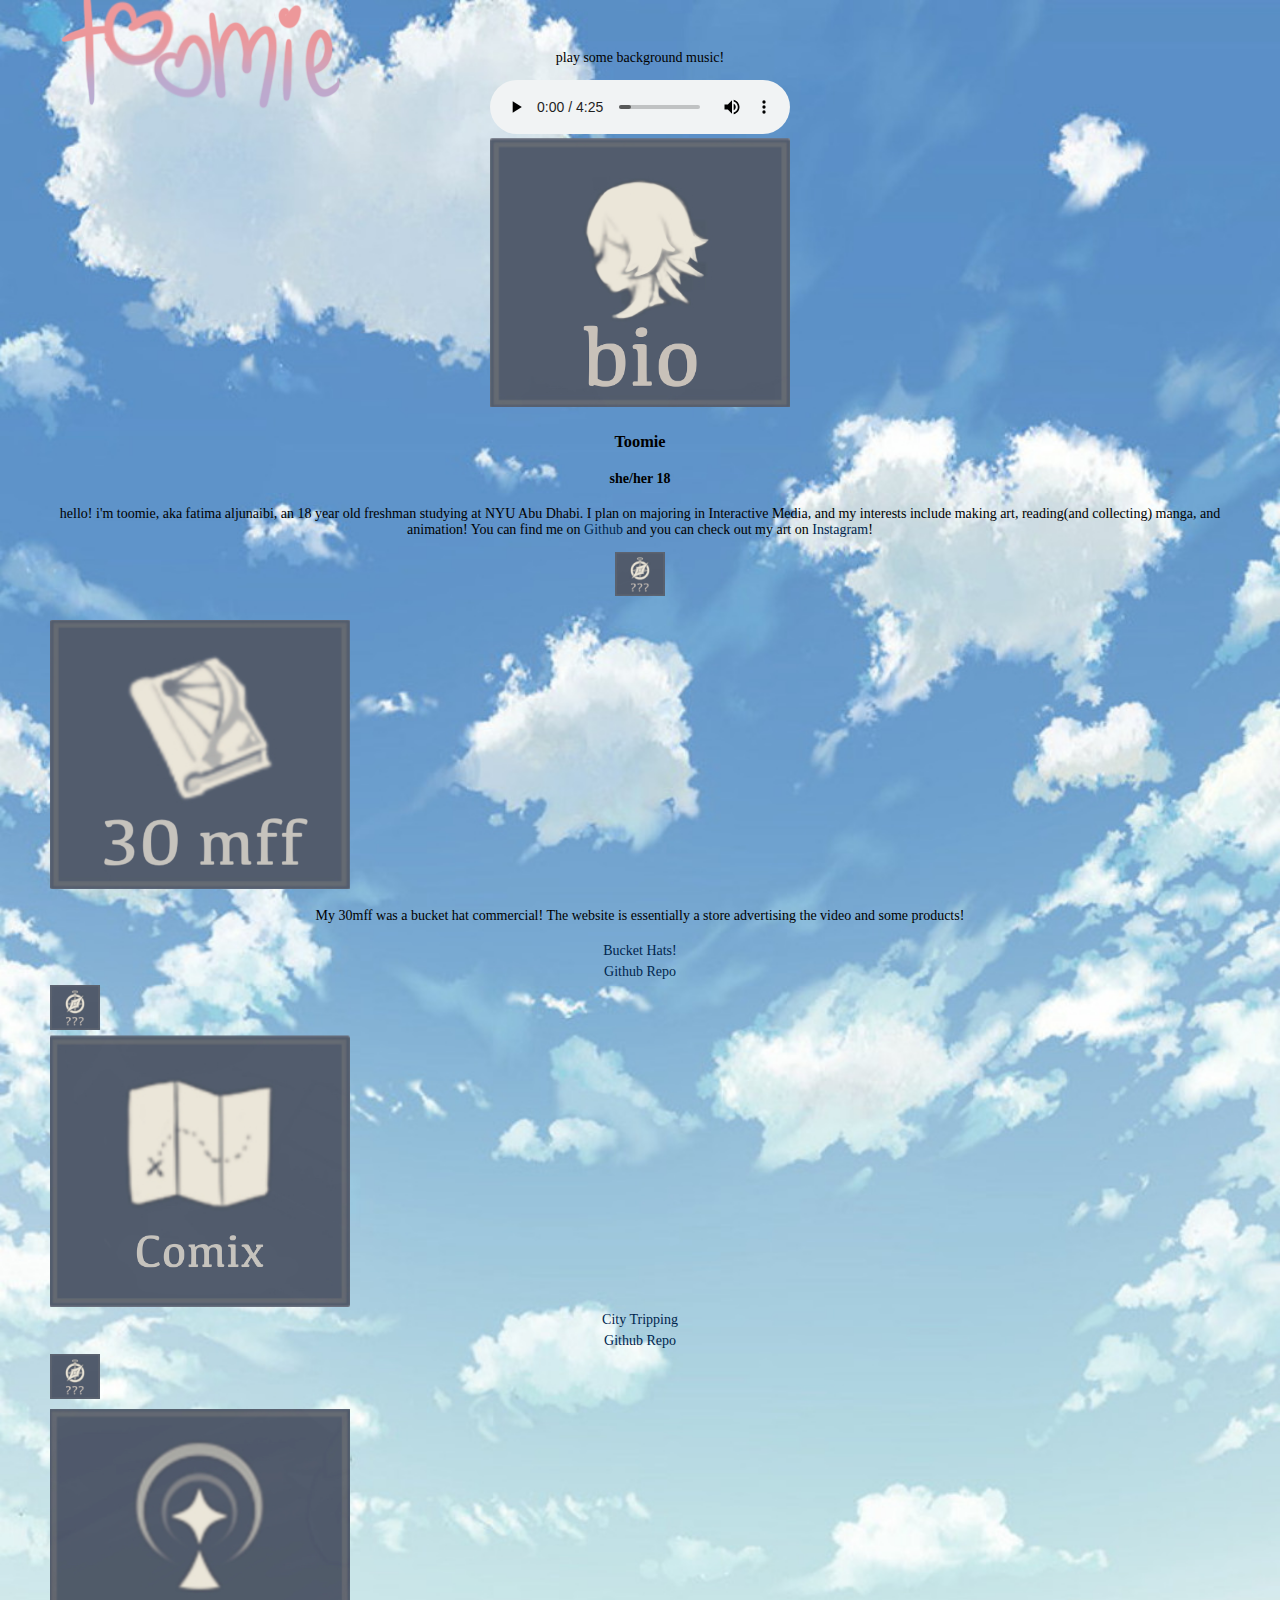
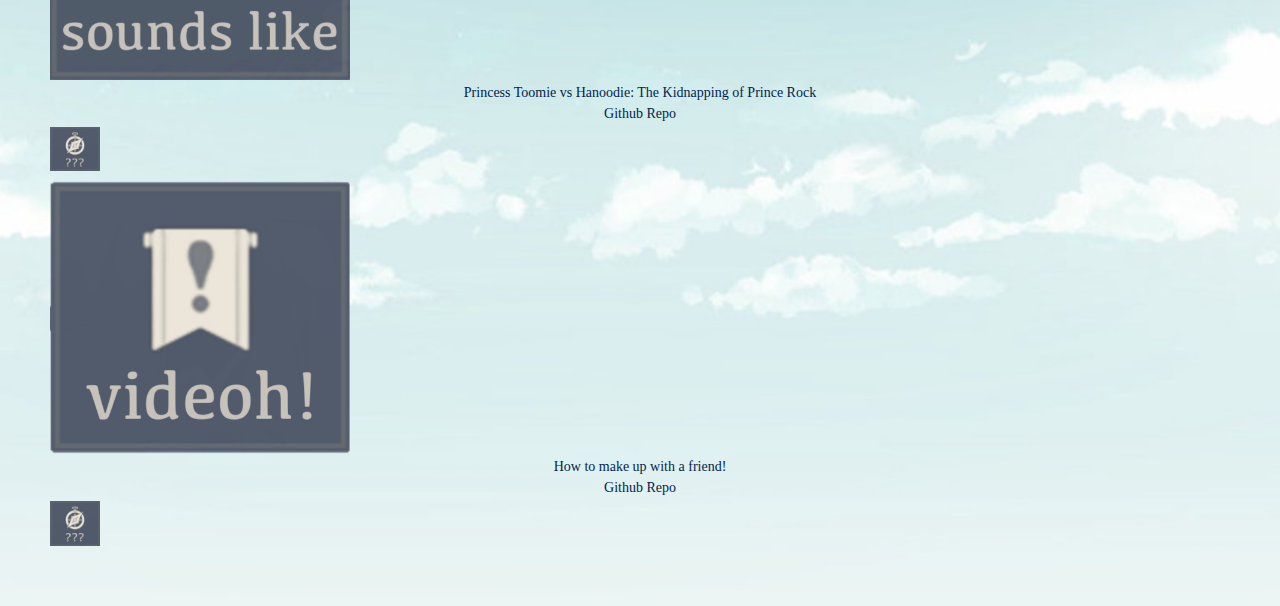
==== index.html @ 054c31bb "more content" ====
<!DOCTYPE html>
<html lang="en" dir="ltr">
  <head>
    <meta charset="utf-8">
    <meta name="viewport" content="width=device-width, initial-scale=1.0">
    <title>toomie's portfolio!</title>
    <link rel="shortcut icon" type="image/png" href="images/favicon.png">
    <link rel="stylesheet" href="style.css">
    <script src="p5.min.js"></script>
    <script type="text/javascript" src="app.js" defer></script>
  </head>
  <body>
    <header>
     <div class="wrapper">
<img src="images/favicon.png" alt=""></div>
   </header>
    <div>
      <div class="container">

  <div class="intro" id = "intro">
    <p>play some background music!</p>
    <audio id='intro' controls loop>
      <source src="music/bgm.mp3" type="audio/mpeg">
        <source src="music/bgm.ogg" type="audio/ogg">
        u cant listen to my rlly cool bg music :( pls get your audio fixed xoxo
    </audio>
  </div>
<p class= "image1"> heyy</p>
</div>

      <!-- <aside class="nav"> -->
      <div class="wrapper container">

        <div class="bio,front,wrapper" id = "bio">
          <img src="images/bio.png" width = "300 px">
          </div>
          <div class="bio,back" width = "300px">
          <h3>Toomie</h3>
          <h4>she/her 18</h4>
<p> hello! i'm toomie, aka fatima aljunaibi, an 18 year old freshman studying at NYU Abu Dhabi. I plan on majoring in Interactive Media, and my interests include making art, reading(and collecting) manga, and animation! You can find me on <a href="https://github.com/oomie">Github</a>  and you can check out my art on <a href="https://www.instagram.com/toomiesart/">Instagram</a>!  </p>
<img src="images/surprise.png" width = "50 px">

       </div>
       </div>
        <div class="hats , wrapper">
          <img src="images/30mff.png" width = "300 px">
          <p>My 30mff was a bucket hat commercial! The website is essentially a store advertising the video and some products! </p>
          <a href="https://oomie.github.io">Bucket Hats!</a>
          <a href="https://github.com/oomie/oomie.github.io">Github Repo</a>
          <img src="images/surprise.png" width = "50 px">
        </div>
        <div class="comix, wrapper">
          <img src="images/comix.png" width = "300 px">
          <a href="https://oomie.github.io/comix/">City Tripping</a>
          <a href="https://github.com/oomie/comix">Github Repo</a>
          <img src="images/surprise.png" width = "50 px">

        </div>
        <div class="sound, wrapper">
          <img src="images/sound.png" width = "300 px">
          <a href="https://hanoodd.github.io/princess/index.html">Princess Toomie vs Hanoodie: The Kidnapping of Prince Rock</a>
          <a href="https://github.com/hanoodd/princess">Github Repo</a>
          <img src="images/surprise.png" width = "50 px">

        </div>
        <div class="video, wrapper">
          <img src="images/vid.png" width = "300 px">
          <a href="https://dweggyness.github.io/CommLab-Assignment4/#">How to make up with a friend!</a>
          <a href="https://github.com/dweggyness/CommLab-Assignment4">Github Repo</a>
          <img src="images/surprise.png" width = "50 px">

        </div>
        <!-- <div class="surprise, wrapper">
          <img src="images/surprise.png" width = "300 px">
        </div> -->
          </div>
      <!-- </aside> -->
      <!-- <main>
        <h1>deez nuts</h1>
      </main>
      <footer>
<button type="button" name="button">back to top</button>
   </footer>
    </div> -->
  </body>
</html>
---- style.css ----
@@font-face {
  src: url(/Users/fatimaaljneibi/Library/Fonts/ja-jp.ttf);
}
/* i downloaded the same font from genshin's UI !! */

html {
  font-size: 14px;
  font-family: TT_Skip-E;
}

body {
  margin: 50px;
  text-decoration-color: black;
  text-align: justify;
  background-image:url(images/bg1.jpeg);
  background-repeat: no-repeat;
  background-attachment: fixed;
  background-size: 100%;
}

a{
text-decoration: none;
color:   #00254d;
}
a:hover{
color: #b8daff;
}


.bio{
  width: 300px;
  height: 250px;
  grid-area: bio;
  /* transition: height 2s; */
}
.bio:click {
  /* height: 500px; */
}

.hats{
  grid-area: hats;
}


.front{
position: absolute;
display: flex;
justify-content: center;
align-items: center;
/* these three lines are for centering text in the div */
width: 100%;
height: 100%;
z-index: 2; /* this is in front */
/* transform: translateZ(2px); */
}
front.clicked{

  display: none;
}

.back{
position: absolute;
display: flex;
justify-content: center;
align-items: center;
width: 100%;
height: 100%;
z-index: -2;
/* transform: translateZ(-2px); /*now these two divs have some distance between them*/ */
}
/* .anim{
animation-name: spin;
animation-duration: 10s;
animation-fill-mode: forwards;
}

@keyframes spin {
  from { transform: rotateY(0deg); }
  to { transform: rotateY(180deg); }
} */


.wrapper {
  display: grid;
  /* background-color: #5c90c9; */
  align-content: center;
  text-align: center;
  grid-gap: 5px;
  grid-template-columns: center;
  grid-template-rows: 1fr;
  grid-template-areas:
  /* "header" */
  "intro"
  "bio"
  "hats"
  "comix"
  "sound"
  "videoh";
}
audio{
fill:none;
}
.sound{
  grid-area: sound;
}

.videoh{
grid-area: videoh;
}

header {
  position: absolute;
  display: flex;
  align-self: center;
  align-content: center;
  /* grid-area: header; */
  background-color: none;
}

/* .sidenav {
  grid-area: sidenav;
} */

/* footer {
  grid-area: footer;
  background-color: aliceblue;
} */

.container {
  position: relative;
  text-align: center;
  justify-content: center;
}

.image1 {
display: none;
margin: auto;
}

.bottom {
  display: grid;
  grid-template-columns: auto auto auto;
  position: relative;
  margin: auto;
  margin-top: 5px;
}

.intro {
z-index: 2;
grid-area: intro;
}

.button{
color: none;
}


.site-title {
  font-size: 3rem;
}
/*
.hamburger {
  display: none;
  margin: 5px;
}

.hamburger div {
  width: 35px;
  height: 5px;
  background-color: black;
  margin: 6px 0;
} */

@media (max-width: 768px) {
  html {
    font-size: 16px;
  }
  .wrapper {
    position: relative;
    display: block;
    grid-gap: 300px;
    grid-template-columns: 1fr;
    grid-template-rows: 1fr;
  }
  /* .sidenav  {
    position: absolute;
    width: 100%;
    height: 0;
    overflow: hidden;
  }
  .sidenav-open {
    height: 100px;
    transition: height 0.5s
  } */
  /* .hamburger {
    display: block;
  } */
}
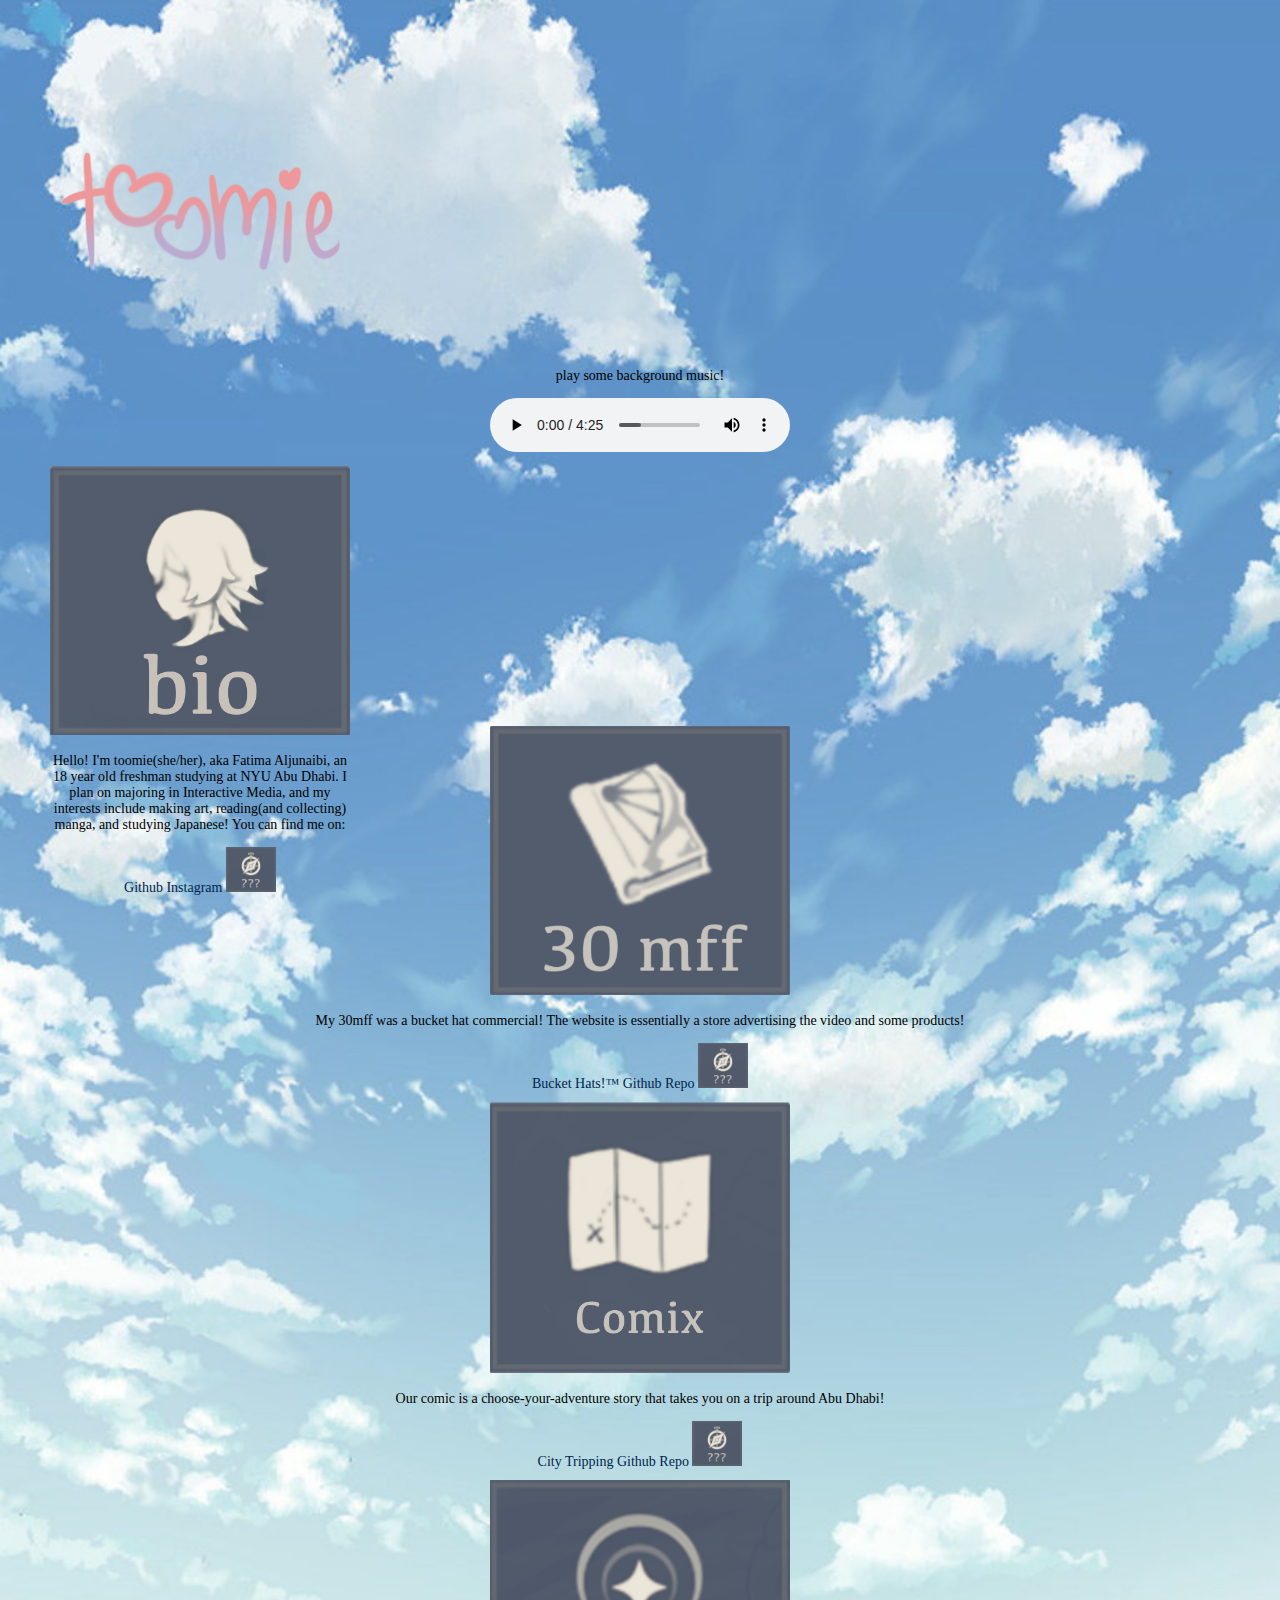
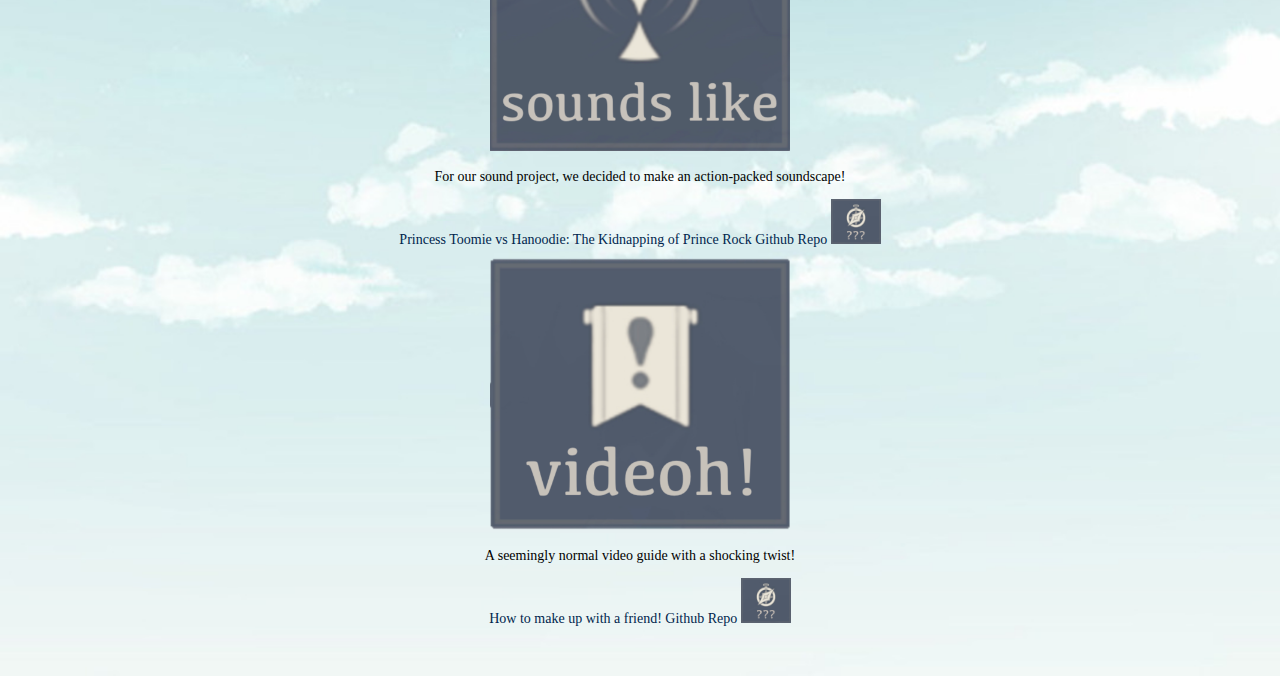
==== commit 318b260e: "interactivity" ====
--- a/index.html
+++ b/index.html
@@ -6,16 +6,18 @@
     <title>toomie's portfolio!</title>
     <link rel="shortcut icon" type="image/png" href="images/favicon.png">
     <link rel="stylesheet" href="style.css">
-    <script src="p5.min.js"></script>
     <script type="text/javascript" src="app.js" defer></script>
   </head>
   <body>
     <header>
-     <div class="wrapper">
-<img src="images/favicon.png" alt=""></div>
-   </header>
-    <div>
-      <div class="container">
+
+      <div class="header">
+ <img src="images/favicon.png" alt="">
+ </div>
+
+          </header>
+
+  <div class="wrapper">
 
   <div class="intro" id = "intro">
     <p>play some background music!</p>
@@ -24,63 +26,51 @@
         <source src="music/bgm.ogg" type="audio/ogg">
         u cant listen to my rlly cool bg music :( pls get your audio fixed xoxo
     </audio>
-  </div>
-<p class= "image1"> heyy</p>
+
 </div>
 
-      <!-- <aside class="nav"> -->
-      <div class="wrapper container">
 
-        <div class="bio,front,wrapper" id = "bio">
+        <div class="bio" id = "bio">
           <img src="images/bio.png" width = "300 px">
-          </div>
-          <div class="bio,back" width = "300px">
-          <h3>Toomie</h3>
-          <h4>she/her 18</h4>
-<p> hello! i'm toomie, aka fatima aljunaibi, an 18 year old freshman studying at NYU Abu Dhabi. I plan on majoring in Interactive Media, and my interests include making art, reading(and collecting) manga, and animation! You can find me on <a href="https://github.com/oomie">Github</a>  and you can check out my art on <a href="https://www.instagram.com/toomiesart/">Instagram</a>!  </p>
-<img src="images/surprise.png" width = "50 px">
+          <p> Hello! I'm toomie(she/her), aka Fatima Aljunaibi, an 18 year old freshman studying at NYU Abu Dhabi. I plan on majoring in Interactive Media, and my interests include making art, reading(and collecting) manga, and studying Japanese! You can find me on:   </p>
+<a href="https://github.com/oomie">Github</a>
+<a href="https://www.instagram.com/toomiesart/">Instagram</a>  
+<img src="images/surprise.png" onclick="alert('Fun fact:\n I collect a lot of things.. some of my collections include beaded bracelets, plushies and Studio Ghibli puzzles! ')" width = "50 px">
+       </div>
 
-       </div>
-       </div>
-        <div class="hats , wrapper">
+        <div class="hats">
           <img src="images/30mff.png" width = "300 px">
           <p>My 30mff was a bucket hat commercial! The website is essentially a store advertising the video and some products! </p>
-          <a href="https://oomie.github.io">Bucket Hats!</a>
+          <a href="https://oomie.github.io">Bucket Hats!™</a>
           <a href="https://github.com/oomie/oomie.github.io">Github Repo</a>
-          <img src="images/surprise.png" width = "50 px">
+          <img src="images/surprise.png" onclick="alert('Fun fact:\n We decided to make our film a commercial about bucket hats because Eva has an extensive collection of them!')" width = "50 px">
         </div>
-        <div class="comix, wrapper">
+
+        <div class="comix">
           <img src="images/comix.png" width = "300 px">
+          <p>Our comic is a choose-your-adventure story that takes you on a trip around Abu Dhabi!</p>
           <a href="https://oomie.github.io/comix/">City Tripping</a>
           <a href="https://github.com/oomie/comix">Github Repo</a>
-          <img src="images/surprise.png" width = "50 px">
+          <img src="images/surprise.png" onclick="alert('Fun fact:\nWe had a few options for the title of this comic, but we ultimately decided on City Tripping after spinning a wheel. The winning title was toomies suggestion!')" width = "50 px">
+        </div>
 
-        </div>
-        <div class="sound, wrapper">
+        <div class="sound">
           <img src="images/sound.png" width = "300 px">
+          <p>For our sound project, we decided to make an action-packed soundscape!</p>
           <a href="https://hanoodd.github.io/princess/index.html">Princess Toomie vs Hanoodie: The Kidnapping of Prince Rock</a>
           <a href="https://github.com/hanoodd/princess">Github Repo</a>
-          <img src="images/surprise.png" width = "50 px">
+          <img src="images/surprise.png" onclick="alert('Fun fact:\nWhen toomie was recording her battle grunts, she looked up Genshin characters battle and attack lines for guidance!')" width = "50 px">
+        </div>
 
-        </div>
-        <div class="video, wrapper">
+        <div class="video">
           <img src="images/vid.png" width = "300 px">
+          <p>A seemingly normal video guide with a shocking twist!</p>
           <a href="https://dweggyness.github.io/CommLab-Assignment4/#">How to make up with a friend!</a>
           <a href="https://github.com/dweggyness/CommLab-Assignment4">Github Repo</a>
-          <img src="images/surprise.png" width = "50 px">
+          <img src="images/surprise.png" onclick="alert('Fun fact:\nDania suggested the murder theme. A little suspicious of her if you ask me...')" width = "50 px">
+        </div>
 
-        </div>
-        <!-- <div class="surprise, wrapper">
-          <img src="images/surprise.png" width = "300 px">
-        </div> -->
           </div>
-      <!-- </aside> -->
-      <!-- <main>
-        <h1>deez nuts</h1>
-      </main>
-      <footer>
-<button type="button" name="button">back to top</button>
-   </footer>
-    </div> -->
+
   </body>
 </html>
--- a/style.css
+++ b/style.css
@@ -31,10 +31,10 @@
   width: 300px;
   height: 250px;
   grid-area: bio;
-  /* transition: height 2s; */
+  transition: height 2s;
 }
 .bio:click {
-  /* height: 500px; */
+  height: 500px;
 }
 
 .hats{
@@ -79,13 +79,19 @@
   to { transform: rotateY(180deg); }
 } */
 
+header {
+  display: flex;
+  margin-top: 0px;
+  align-items: stretch;
+  grid-area: header;
+}
 
 .wrapper {
   display: grid;
   /* background-color: #5c90c9; */
   align-content: center;
   text-align: center;
-  grid-gap: 5px;
+  grid-gap: 10px;
   grid-template-columns: center;
   grid-template-rows: 1fr;
   grid-template-areas:
@@ -97,9 +103,7 @@
   "sound"
   "videoh";
 }
-audio{
-fill:none;
-}
+
 .sound{
   grid-area: sound;
 }
@@ -108,23 +112,15 @@
 grid-area: videoh;
 }
 
-header {
+/* .header {
   position: absolute;
-  display: flex;
-  align-self: center;
+  display: grid;
   align-content: center;
-  /* grid-area: header; */
+  /*align-content: center; */
+  /* grid-area: header;
   background-color: none;
-}
-
-/* .sidenav {
-  grid-area: sidenav;
 } */
 
-/* footer {
-  grid-area: footer;
-  background-color: aliceblue;
-} */
 
 .container {
   position: relative;
@@ -155,44 +151,11 @@
 }
 
 
-.site-title {
-  font-size: 3rem;
-}
-/*
-.hamburger {
-  display: none;
-  margin: 5px;
-}
-
-.hamburger div {
-  width: 35px;
-  height: 5px;
-  background-color: black;
-  margin: 6px 0;
-} */
 
 @media (max-width: 768px) {
   html {
     font-size: 16px;
   }
-  .wrapper {
-    position: relative;
-    display: block;
-    grid-gap: 300px;
-    grid-template-columns: 1fr;
-    grid-template-rows: 1fr;
-  }
-  /* .sidenav  {
-    position: absolute;
-    width: 100%;
-    height: 0;
-    overflow: hidden;
-  }
-  .sidenav-open {
-    height: 100px;
-    transition: height 0.5s
-  } */
-  /* .hamburger {
-    display: block;
-  } */
+
+
 }
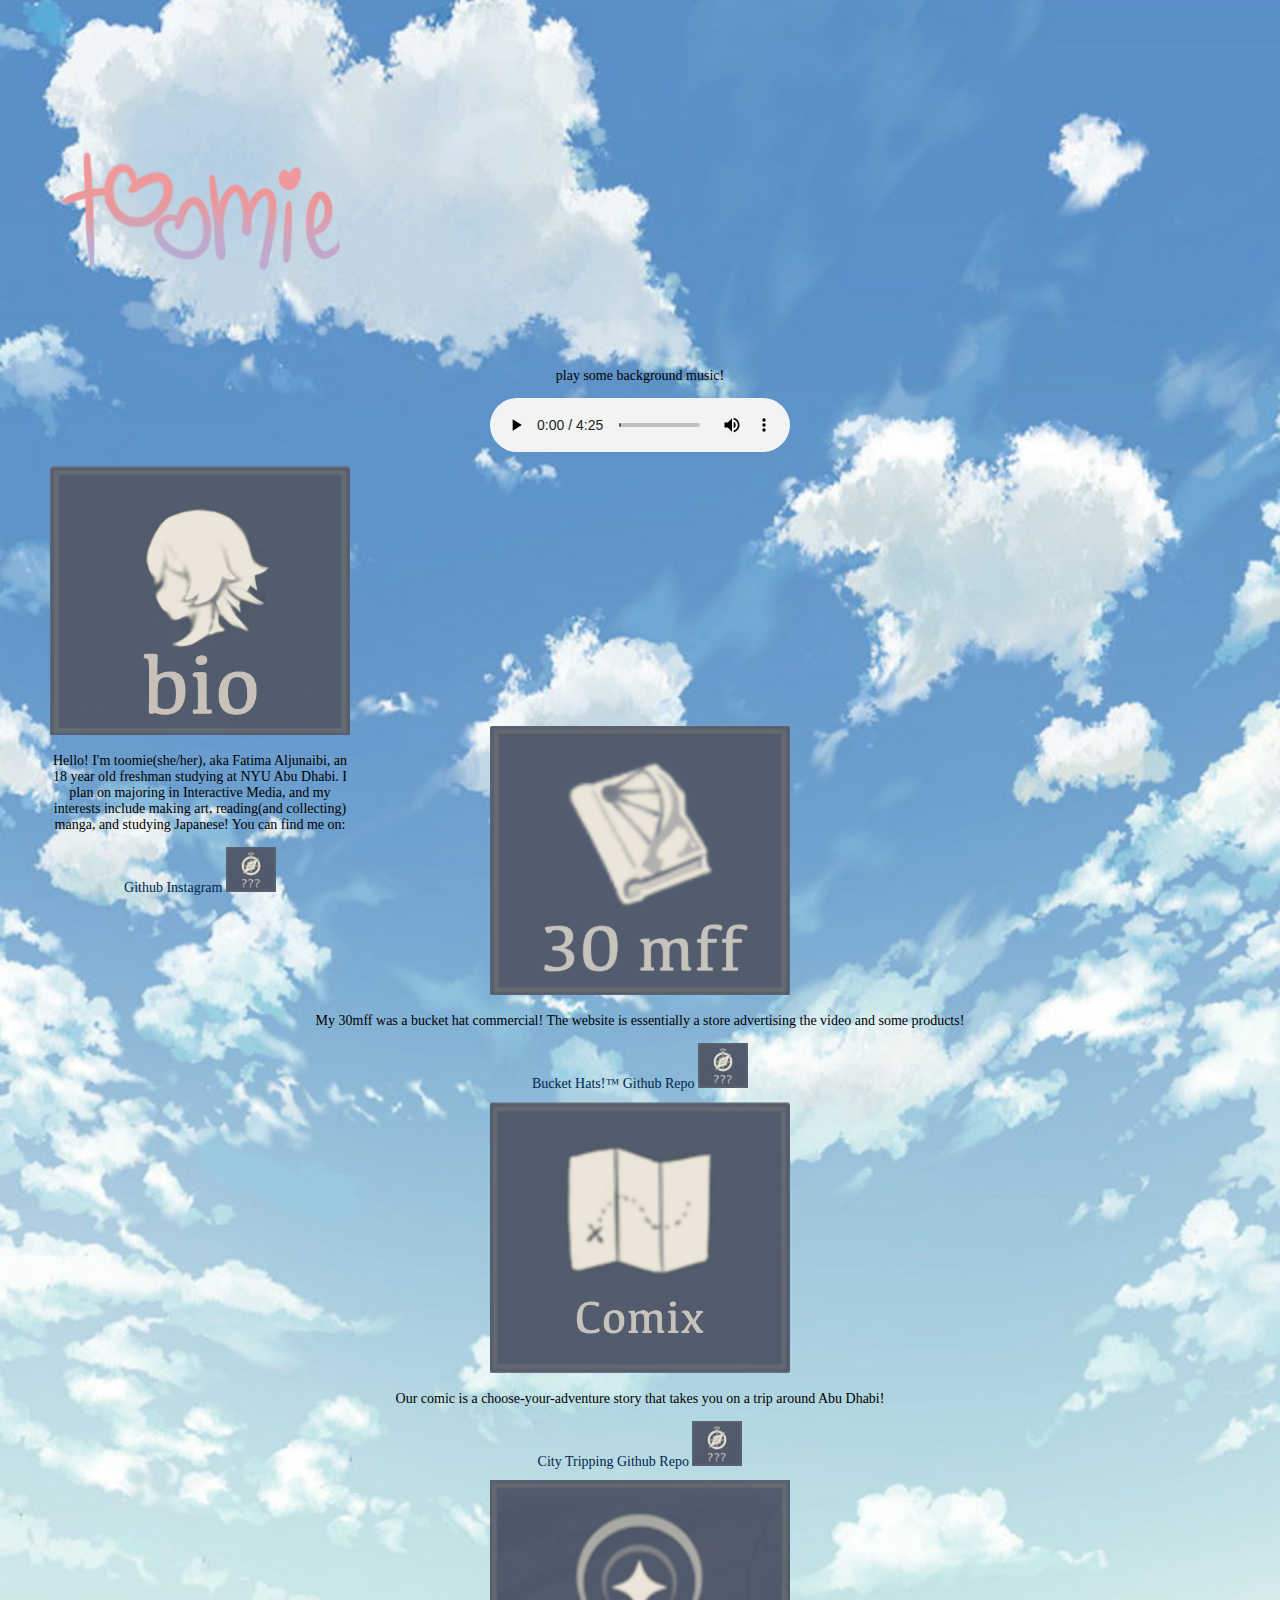
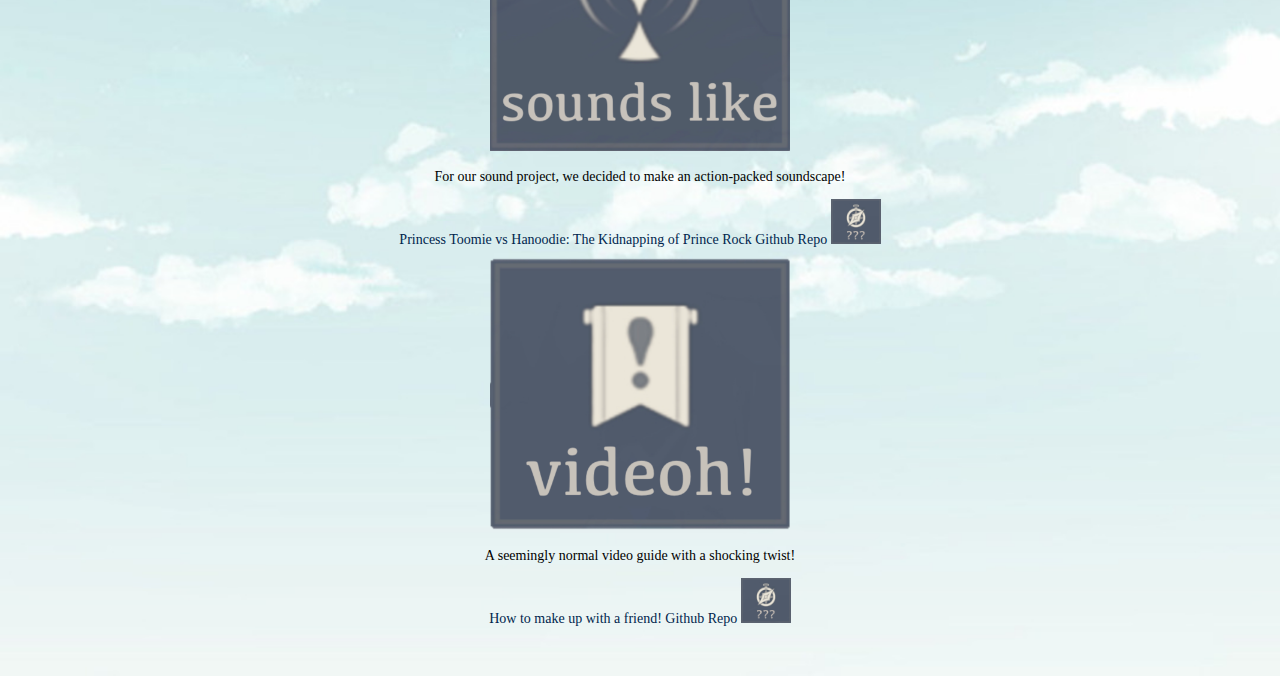
==== commit 6da7bd2b: "fixed interactivity" ====
--- a/index.html
+++ b/index.html
@@ -34,8 +34,8 @@
           <img src="images/bio.png" width = "300 px">
           <p> Hello! I'm toomie(she/her), aka Fatima Aljunaibi, an 18 year old freshman studying at NYU Abu Dhabi. I plan on majoring in Interactive Media, and my interests include making art, reading(and collecting) manga, and studying Japanese! You can find me on:   </p>
 <a href="https://github.com/oomie">Github</a>
-<a href="https://www.instagram.com/toomiesart/">Instagram</a>  
-<img src="images/surprise.png" onclick="alert('Fun fact:\n I collect a lot of things.. some of my collections include beaded bracelets, plushies and Studio Ghibli puzzles! ')" width = "50 px">
+<a href="https://www.instagram.com/toomiesart/">Instagram</a>
+<img src="images/surprise.png" id = "bio" width = "50 px">
        </div>
 
         <div class="hats">
@@ -43,7 +43,7 @@
           <p>My 30mff was a bucket hat commercial! The website is essentially a store advertising the video and some products! </p>
           <a href="https://oomie.github.io">Bucket Hats!™</a>
           <a href="https://github.com/oomie/oomie.github.io">Github Repo</a>
-          <img src="images/surprise.png" onclick="alert('Fun fact:\n We decided to make our film a commercial about bucket hats because Eva has an extensive collection of them!')" width = "50 px">
+          <img src="images/surprise.png" id = "hats" width = "50 px">
         </div>
 
         <div class="comix">
@@ -51,7 +51,7 @@
           <p>Our comic is a choose-your-adventure story that takes you on a trip around Abu Dhabi!</p>
           <a href="https://oomie.github.io/comix/">City Tripping</a>
           <a href="https://github.com/oomie/comix">Github Repo</a>
-          <img src="images/surprise.png" onclick="alert('Fun fact:\nWe had a few options for the title of this comic, but we ultimately decided on City Tripping after spinning a wheel. The winning title was toomies suggestion!')" width = "50 px">
+          <img src="images/surprise.png" id = "comix" width = "50 px">
         </div>
 
         <div class="sound">
@@ -59,7 +59,7 @@
           <p>For our sound project, we decided to make an action-packed soundscape!</p>
           <a href="https://hanoodd.github.io/princess/index.html">Princess Toomie vs Hanoodie: The Kidnapping of Prince Rock</a>
           <a href="https://github.com/hanoodd/princess">Github Repo</a>
-          <img src="images/surprise.png" onclick="alert('Fun fact:\nWhen toomie was recording her battle grunts, she looked up Genshin characters battle and attack lines for guidance!')" width = "50 px">
+          <img src="images/surprise.png" id = "sound" width = "50 px">
         </div>
 
         <div class="video">
@@ -67,7 +67,7 @@
           <p>A seemingly normal video guide with a shocking twist!</p>
           <a href="https://dweggyness.github.io/CommLab-Assignment4/#">How to make up with a friend!</a>
           <a href="https://github.com/dweggyness/CommLab-Assignment4">Github Repo</a>
-          <img src="images/surprise.png" onclick="alert('Fun fact:\nDania suggested the murder theme. A little suspicious of her if you ask me...')" width = "50 px">
+          <img src="images/surprise.png" id = "vid" width = "50 px">
         </div>
 
           </div>
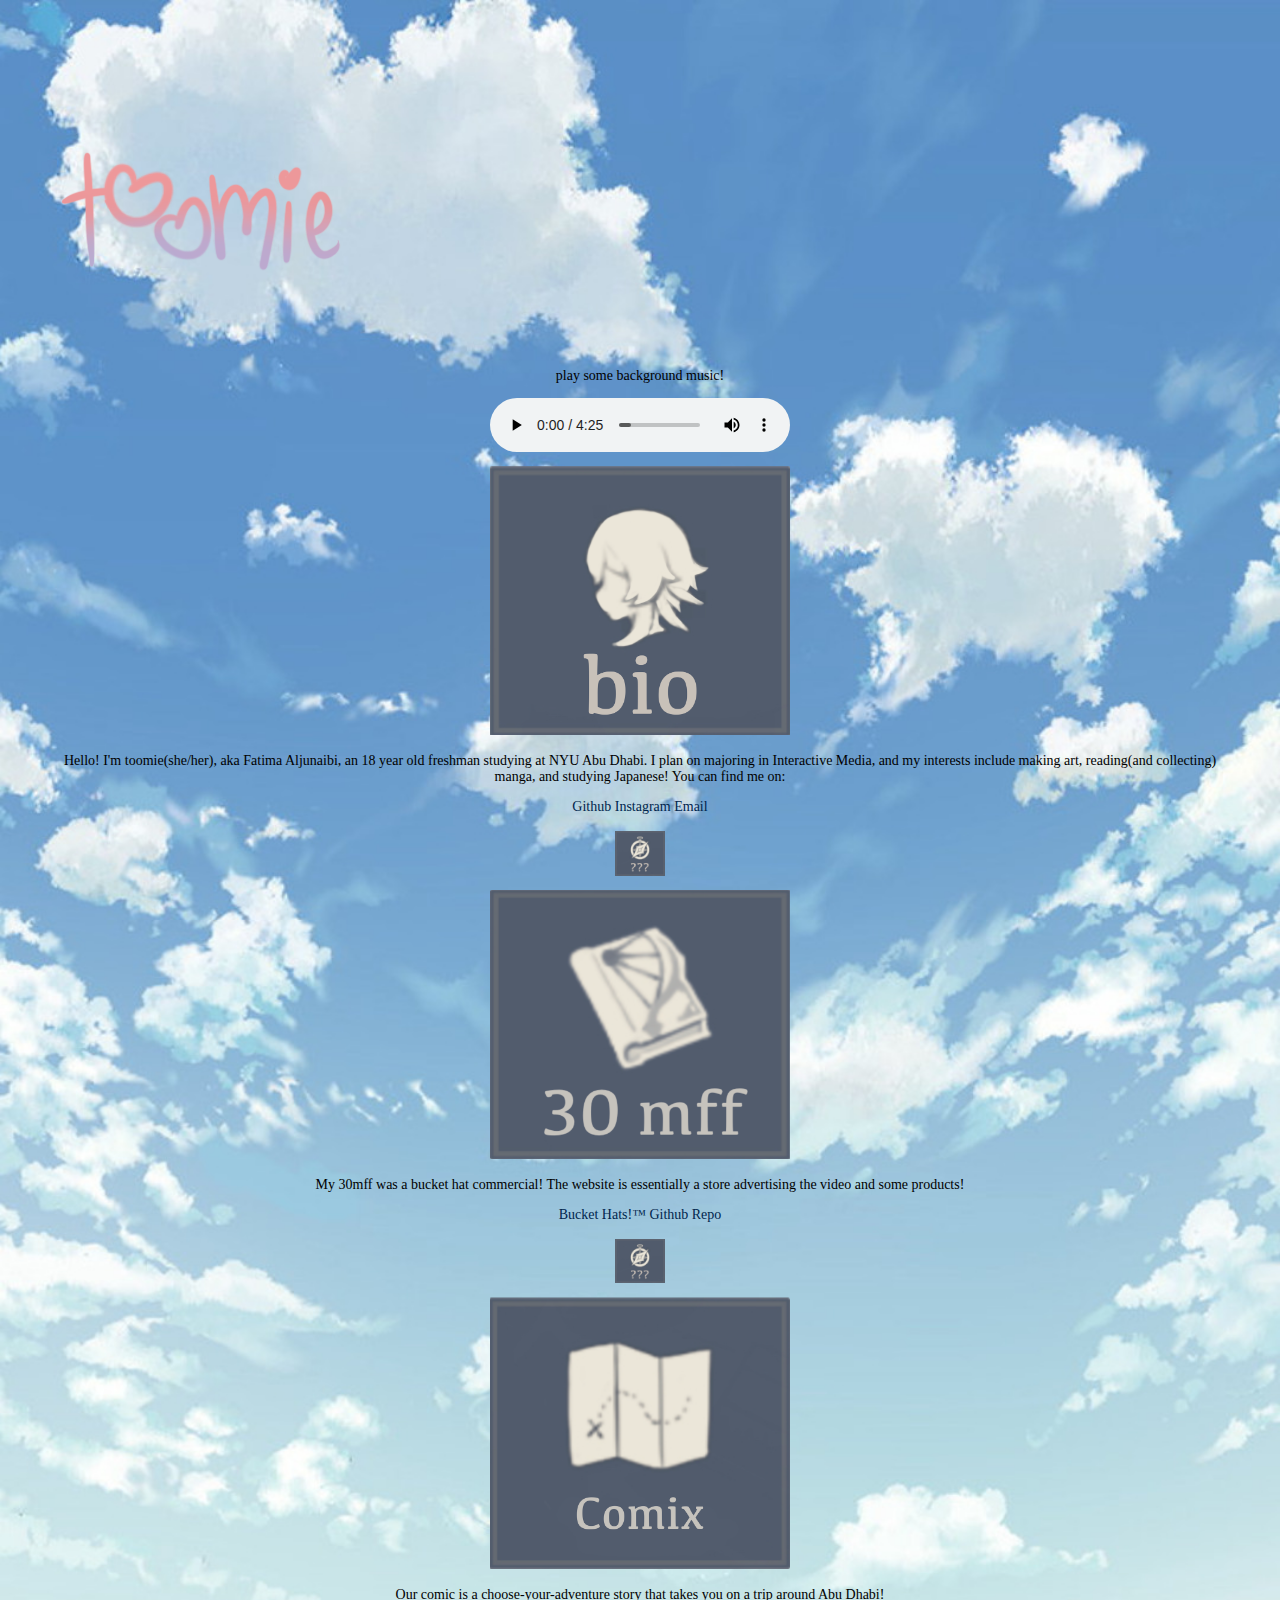
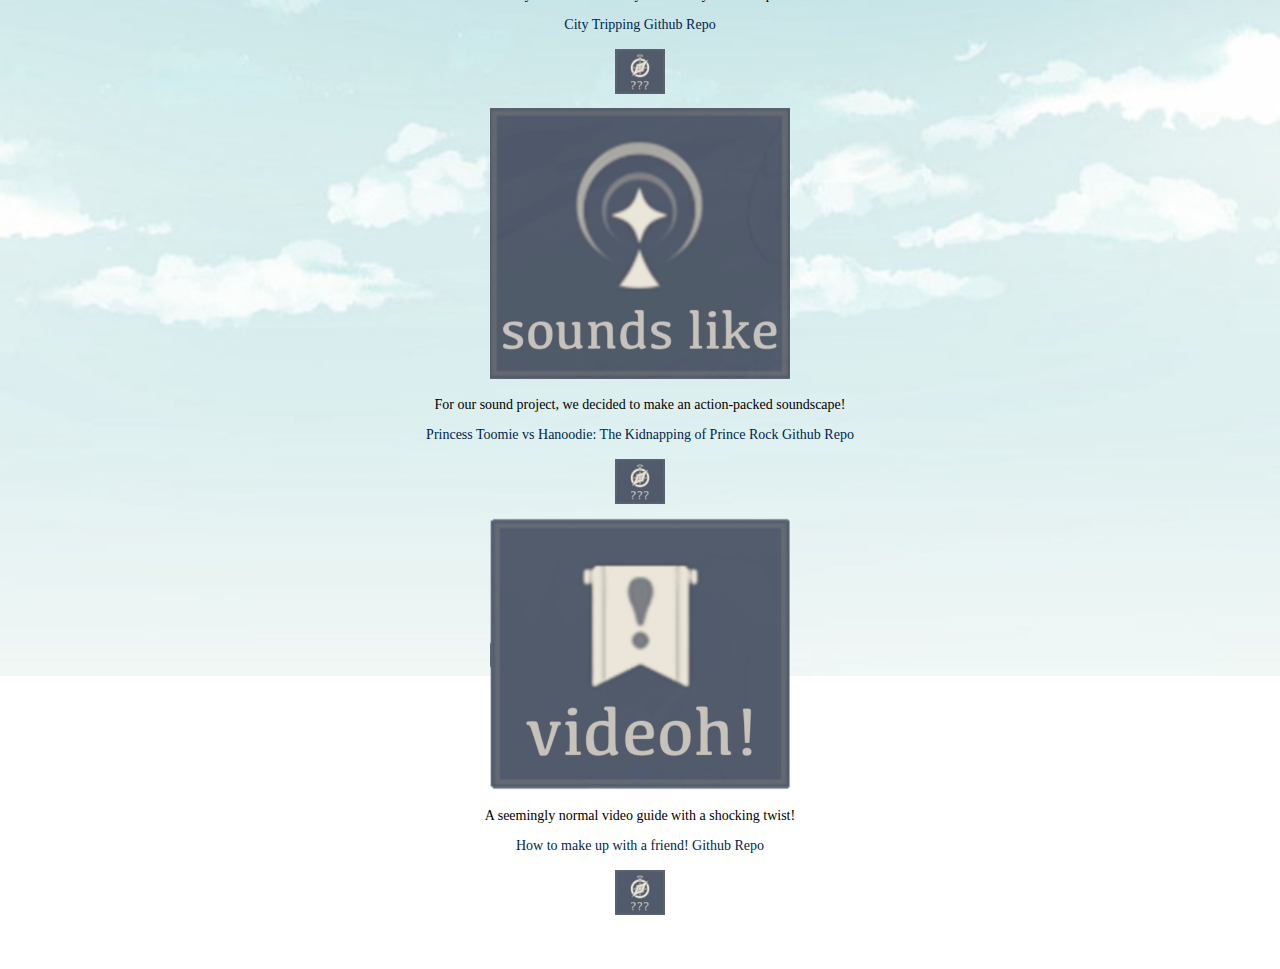
==== commit a83d9643: "fixed centering" ====
--- a/index.html
+++ b/index.html
@@ -14,7 +14,6 @@
       <div class="header">
  <img src="images/favicon.png" alt="">
  </div>
-
           </header>
 
   <div class="wrapper">
@@ -33,9 +32,11 @@
         <div class="bio" id = "bio">
           <img src="images/bio.png" width = "300 px">
           <p> Hello! I'm toomie(she/her), aka Fatima Aljunaibi, an 18 year old freshman studying at NYU Abu Dhabi. I plan on majoring in Interactive Media, and my interests include making art, reading(and collecting) manga, and studying Japanese! You can find me on:   </p>
-<a href="https://github.com/oomie">Github</a>
-<a href="https://www.instagram.com/toomiesart/">Instagram</a>
-<img src="images/surprise.png" id = "bio" width = "50 px">
+          <a href="https://github.com/oomie">Github</a>
+          <a href="https://www.instagram.com/toomiesart/">Instagram</a>
+          <a href="mailto: fma9304@nyu.edu">Email</a>
+<br>
+      <br>    <img src="images/surprise.png" id = "bio" width = "50 px">
        </div>
 
         <div class="hats">
@@ -43,7 +44,8 @@
           <p>My 30mff was a bucket hat commercial! The website is essentially a store advertising the video and some products! </p>
           <a href="https://oomie.github.io">Bucket Hats!™</a>
           <a href="https://github.com/oomie/oomie.github.io">Github Repo</a>
-          <img src="images/surprise.png" id = "hats" width = "50 px">
+          <br>
+        <br>  <img src="images/surprise.png" id = "hats" width = "50 px">
         </div>
 
         <div class="comix">
@@ -51,7 +53,8 @@
           <p>Our comic is a choose-your-adventure story that takes you on a trip around Abu Dhabi!</p>
           <a href="https://oomie.github.io/comix/">City Tripping</a>
           <a href="https://github.com/oomie/comix">Github Repo</a>
-          <img src="images/surprise.png" id = "comix" width = "50 px">
+<br>
+        <br>  <img src="images/surprise.png" id = "comix" width = "50 px">
         </div>
 
         <div class="sound">
@@ -59,7 +62,8 @@
           <p>For our sound project, we decided to make an action-packed soundscape!</p>
           <a href="https://hanoodd.github.io/princess/index.html">Princess Toomie vs Hanoodie: The Kidnapping of Prince Rock</a>
           <a href="https://github.com/hanoodd/princess">Github Repo</a>
-          <img src="images/surprise.png" id = "sound" width = "50 px">
+          <br>
+        <br>  <img src="images/surprise.png" id = "sound" width = "50 px">
         </div>
 
         <div class="video">
@@ -67,7 +71,8 @@
           <p>A seemingly normal video guide with a shocking twist!</p>
           <a href="https://dweggyness.github.io/CommLab-Assignment4/#">How to make up with a friend!</a>
           <a href="https://github.com/dweggyness/CommLab-Assignment4">Github Repo</a>
-          <img src="images/surprise.png" id = "vid" width = "50 px">
+<br>
+        <br>  <img src="images/surprise.png" id = "vid" width = "50 px">
         </div>
 
           </div>
--- a/style.css
+++ b/style.css
@@ -1,5 +1,5 @@
 @@font-face {
-  src: url(/Users/fatimaaljneibi/Library/Fonts/ja-jp.ttf);
+  src: url(ja-jp.ttf);
 }
 /* i downloaded the same font from genshin's UI !! */
 
@@ -28,13 +28,8 @@
 
 
 .bio{
-  width: 300px;
-  height: 250px;
   grid-area: bio;
   transition: height 2s;
-}
-.bio:click {
-  height: 500px;
 }
 
 .hats{
@@ -82,7 +77,7 @@
 header {
   display: flex;
   margin-top: 0px;
-  align-items: stretch;
+  /* align-items: stretch; */
   grid-area: header;
 }
 
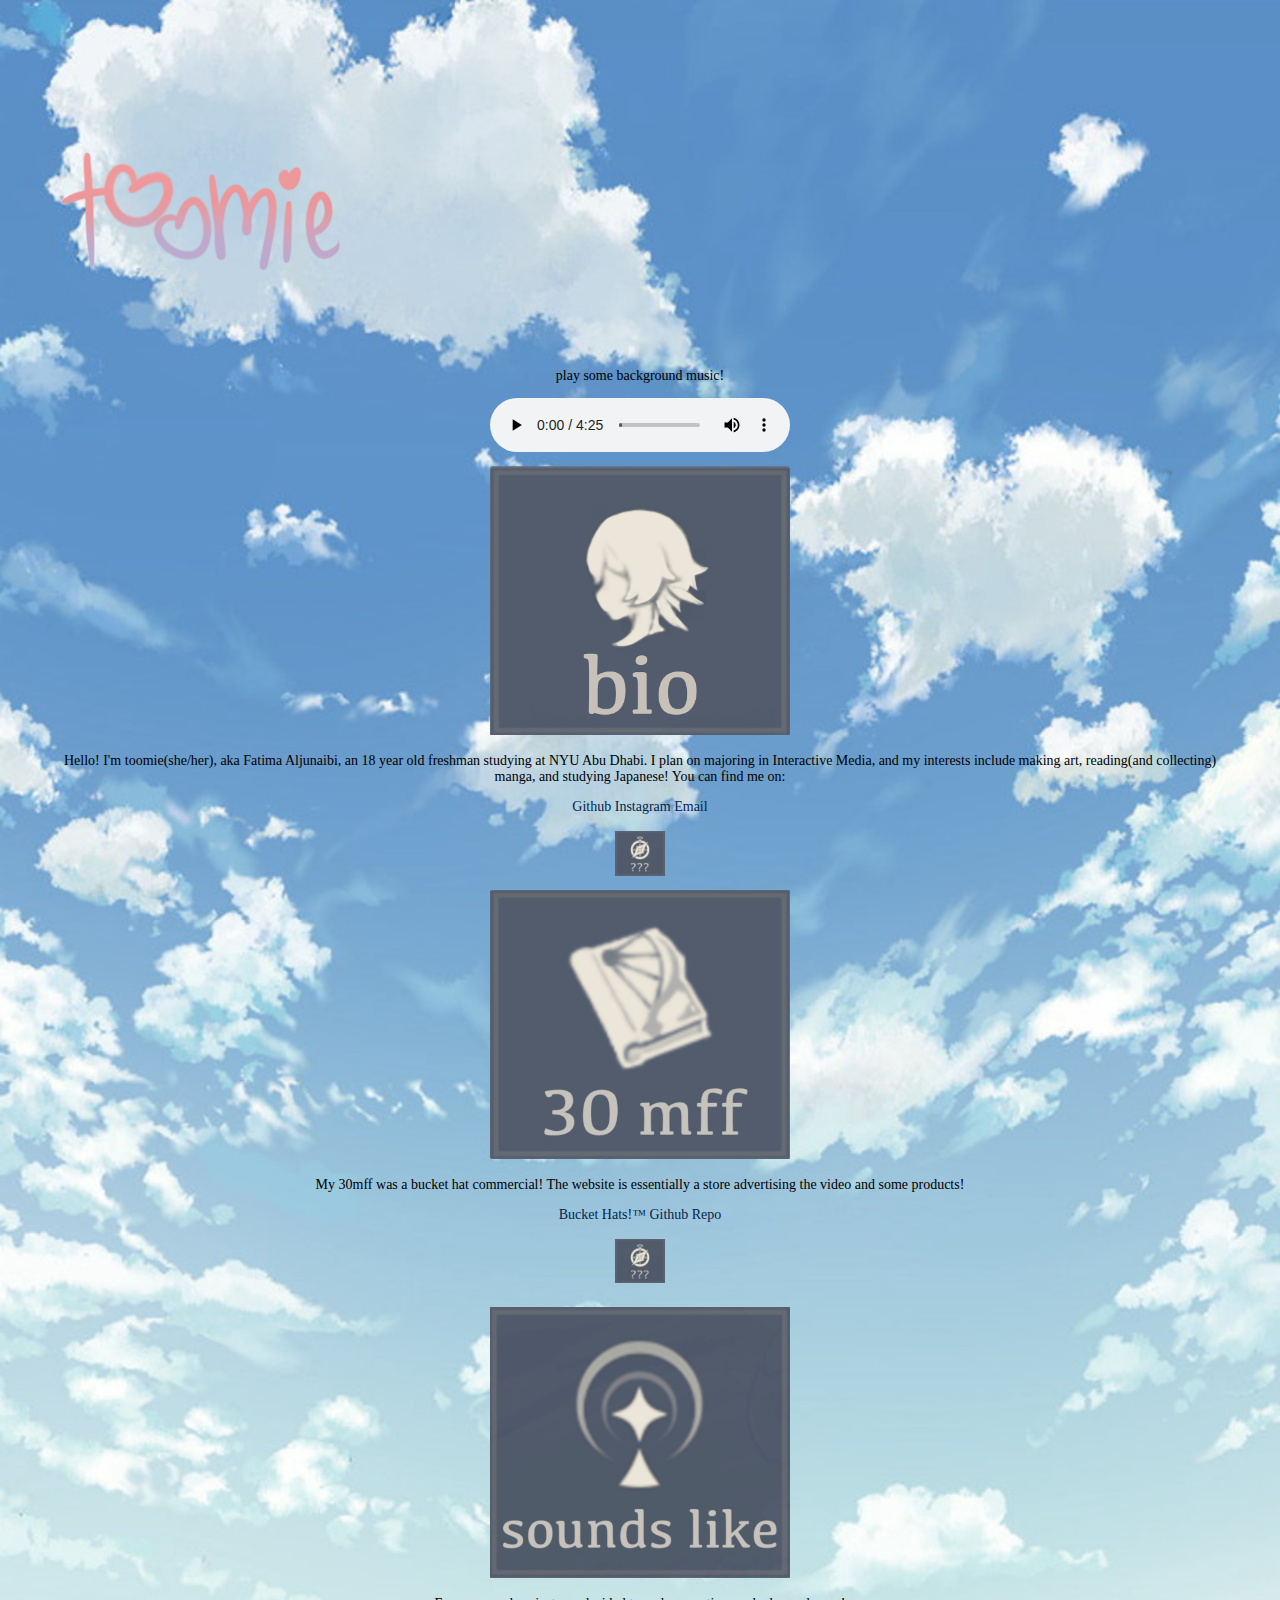
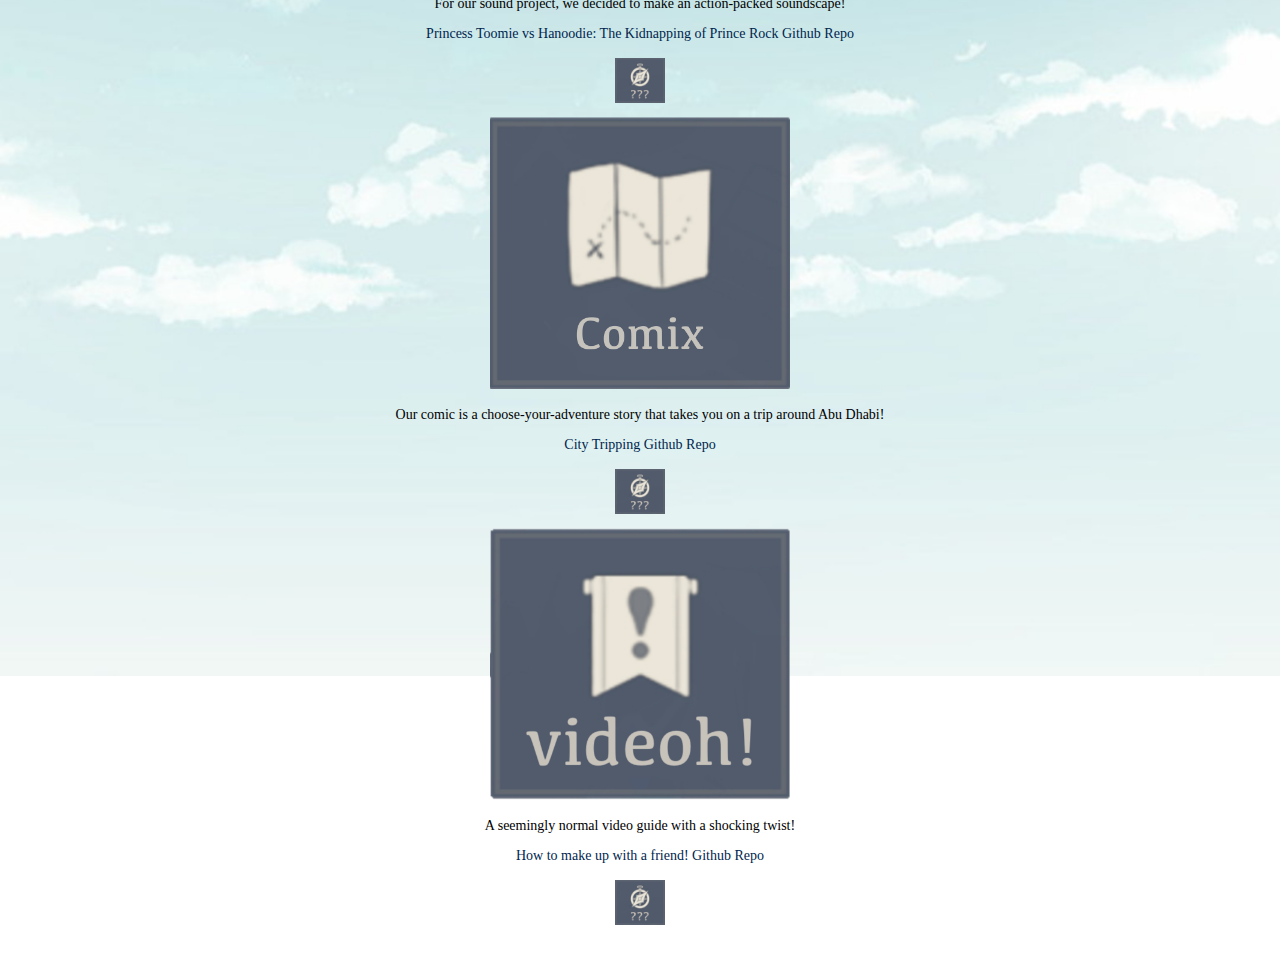
==== commit 6eb40b98: "changes" ====
--- a/index.html
+++ b/index.html
@@ -27,7 +27,9 @@
     </audio>
 
 </div>
+<div class="hea">
 
+</div>
 
         <div class="bio" id = "bio">
           <img src="images/bio.png" width = "300 px">
@@ -36,7 +38,7 @@
           <a href="https://www.instagram.com/toomiesart/">Instagram</a>
           <a href="mailto: fma9304@nyu.edu">Email</a>
 <br>
-      <br>    <img src="images/surprise.png" id = "bio" width = "50 px">
+      <br>    <img src="images/surprise.png" id = "biofact" width = "50 px">
        </div>
 
         <div class="hats">
@@ -45,7 +47,7 @@
           <a href="https://oomie.github.io">Bucket Hats!™</a>
           <a href="https://github.com/oomie/oomie.github.io">Github Repo</a>
           <br>
-        <br>  <img src="images/surprise.png" id = "hats" width = "50 px">
+        <br>  <img src="images/surprise.png" id = "hatsfact" width = "50 px">
         </div>
 
         <div class="comix">
@@ -54,7 +56,7 @@
           <a href="https://oomie.github.io/comix/">City Tripping</a>
           <a href="https://github.com/oomie/comix">Github Repo</a>
 <br>
-        <br>  <img src="images/surprise.png" id = "comix" width = "50 px">
+        <br>  <img src="images/surprise.png" id = "comixfact" width = "50 px">
         </div>
 
         <div class="sound">
@@ -63,7 +65,7 @@
           <a href="https://hanoodd.github.io/princess/index.html">Princess Toomie vs Hanoodie: The Kidnapping of Prince Rock</a>
           <a href="https://github.com/hanoodd/princess">Github Repo</a>
           <br>
-        <br>  <img src="images/surprise.png" id = "sound" width = "50 px">
+        <br>  <img src="images/surprise.png" id = "soundfact" width = "50 px">
         </div>
 
         <div class="video">
@@ -72,7 +74,7 @@
           <a href="https://dweggyness.github.io/CommLab-Assignment4/#">How to make up with a friend!</a>
           <a href="https://github.com/dweggyness/CommLab-Assignment4">Github Repo</a>
 <br>
-        <br>  <img src="images/surprise.png" id = "vid" width = "50 px">
+        <br>  <img src="images/surprise.png" id = "vidfact" width = "50 px">
         </div>
 
           </div>
--- a/style.css
+++ b/style.css
@@ -37,49 +37,12 @@
 }
 
 
-.front{
-position: absolute;
-display: flex;
-justify-content: center;
-align-items: center;
-/* these three lines are for centering text in the div */
-width: 100%;
-height: 100%;
-z-index: 2; /* this is in front */
-/* transform: translateZ(2px); */
-}
-front.clicked{
-
-  display: none;
-}
-
-.back{
-position: absolute;
-display: flex;
-justify-content: center;
-align-items: center;
-width: 100%;
-height: 100%;
-z-index: -2;
-/* transform: translateZ(-2px); /*now these two divs have some distance between them*/ */
-}
-/* .anim{
-animation-name: spin;
-animation-duration: 10s;
-animation-fill-mode: forwards;
-}
-
-@keyframes spin {
-  from { transform: rotateY(0deg); }
-  to { transform: rotateY(180deg); }
-} */
-
 header {
   display: flex;
   margin-top: 0px;
   /* align-items: stretch; */
-  grid-area: header;
 }
+
 
 .wrapper {
   display: grid;
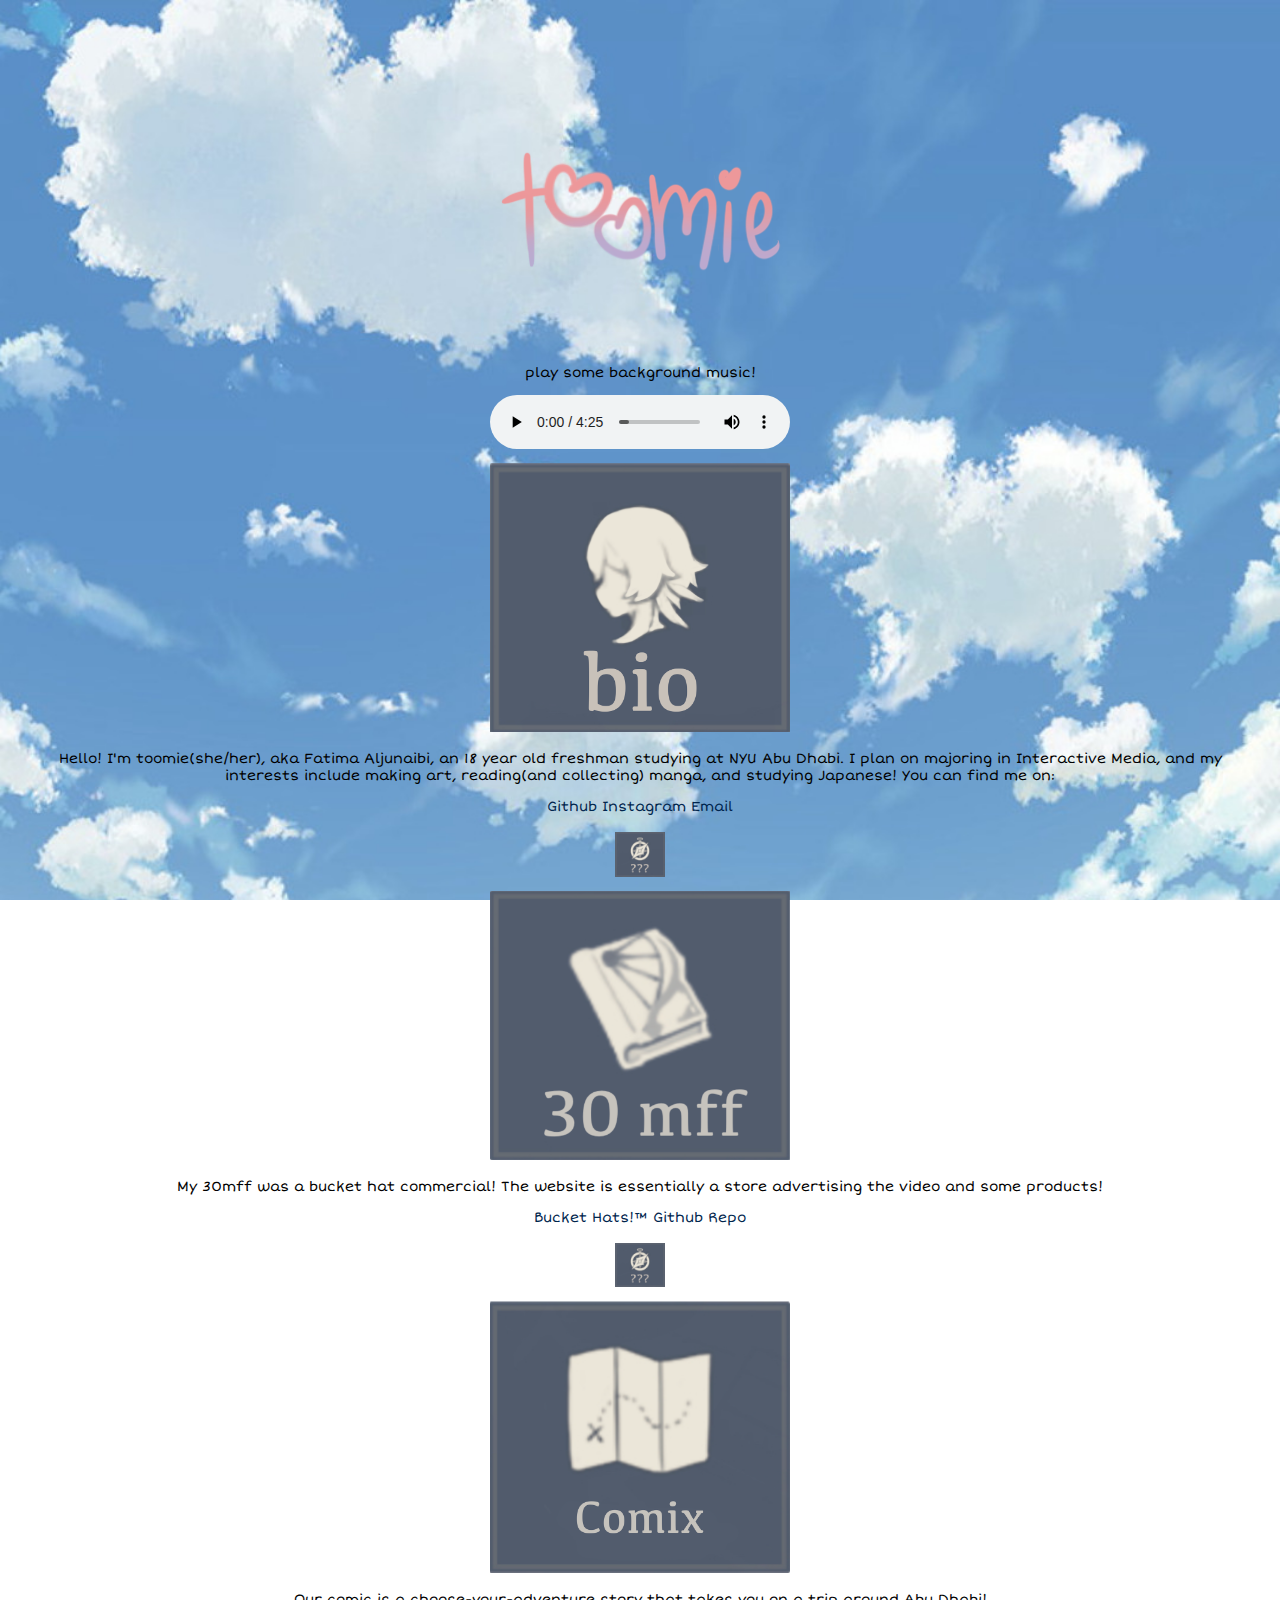
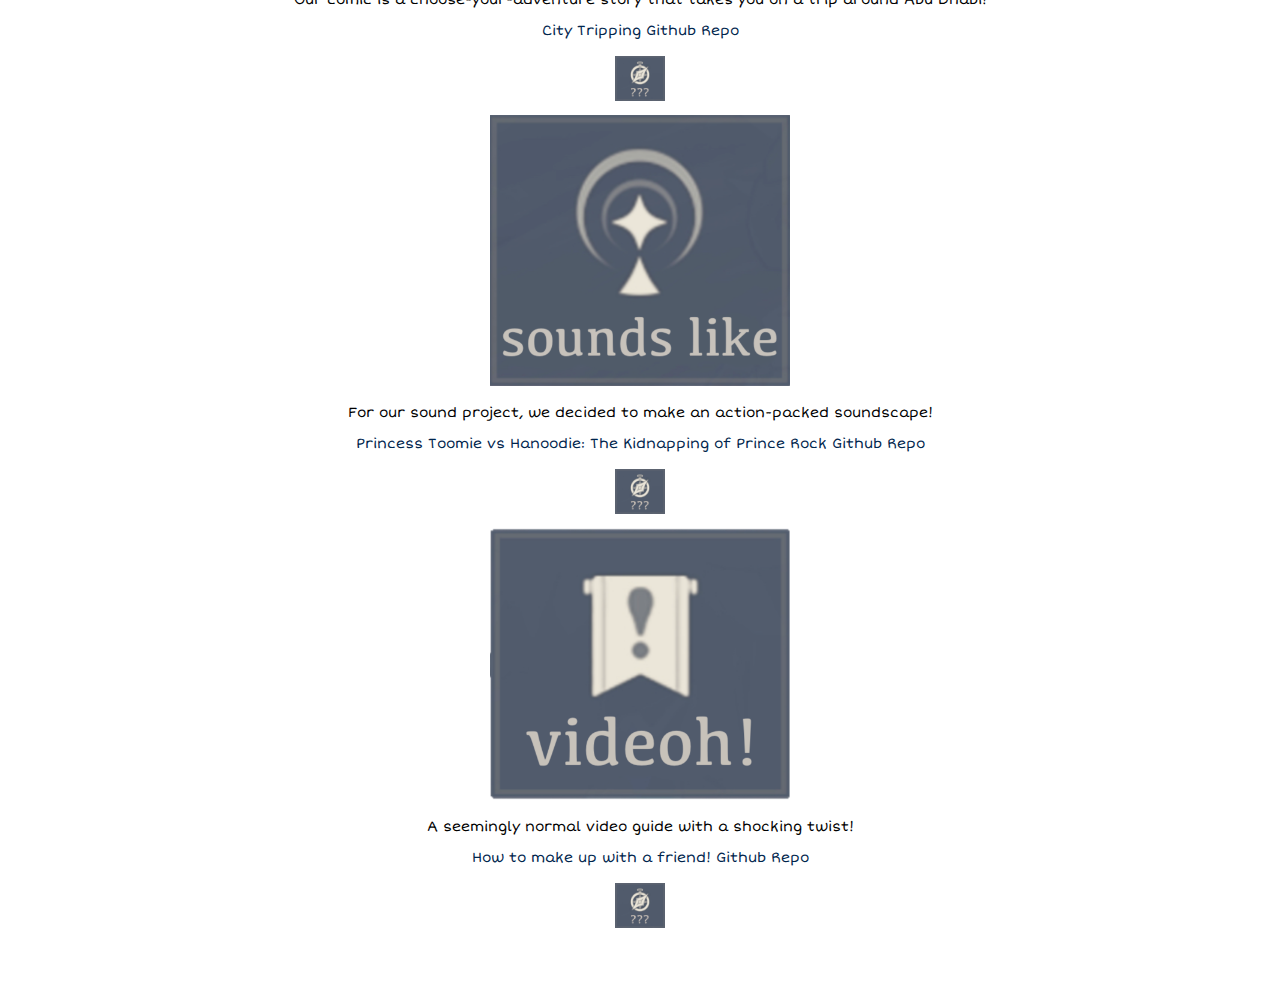
==== commit 6d084c29: "centered header, added backup font" ====
--- a/index.html
+++ b/index.html
@@ -5,16 +5,16 @@
     <meta name="viewport" content="width=device-width, initial-scale=1.0">
     <title>toomie's portfolio!</title>
     <link rel="shortcut icon" type="image/png" href="images/favicon.png">
+    <!-- backup font, since the font i downloaded doesn't show in some browsers..  -->
+    <link href="https://fonts.googleapis.com/css2?family=Short+Stack&display=swap" rel="stylesheet">
     <link rel="stylesheet" href="style.css">
     <script type="text/javascript" src="app.js" defer></script>
   </head>
   <body>
-    <header>
-
+    
       <div class="header">
  <img src="images/favicon.png" alt="">
  </div>
-          </header>
 
   <div class="wrapper">
 
@@ -25,9 +25,6 @@
         <source src="music/bgm.ogg" type="audio/ogg">
         u cant listen to my rlly cool bg music :( pls get your audio fixed xoxo
     </audio>
-
-</div>
-<div class="hea">
 
 </div>
 
--- a/style.css
+++ b/style.css
@@ -5,7 +5,8 @@
 
 html {
   font-size: 14px;
-  font-family: TT_Skip-E;
+  font-family: 'TT_Skip-E', 'Short Stack',cursive;
+;
 }
 
 body {
@@ -13,7 +14,7 @@
   text-decoration-color: black;
   text-align: justify;
   background-image:url(images/bg1.jpeg);
-  background-repeat: no-repeat;
+  /* background-repeat: no-repeat; */
   background-attachment: fixed;
   background-size: 100%;
 }
@@ -37,10 +38,15 @@
 }
 
 
-header {
-  display: flex;
-  margin-top: 0px;
+.header {
+  /* display: flex;
+  margin-top: 0px; */
+  margin-left: 100px;
+  margin-right: 100px;
   /* align-items: stretch; */
+  display:grid;
+  align-content: center;
+  justify-content: center;
 }
 
 
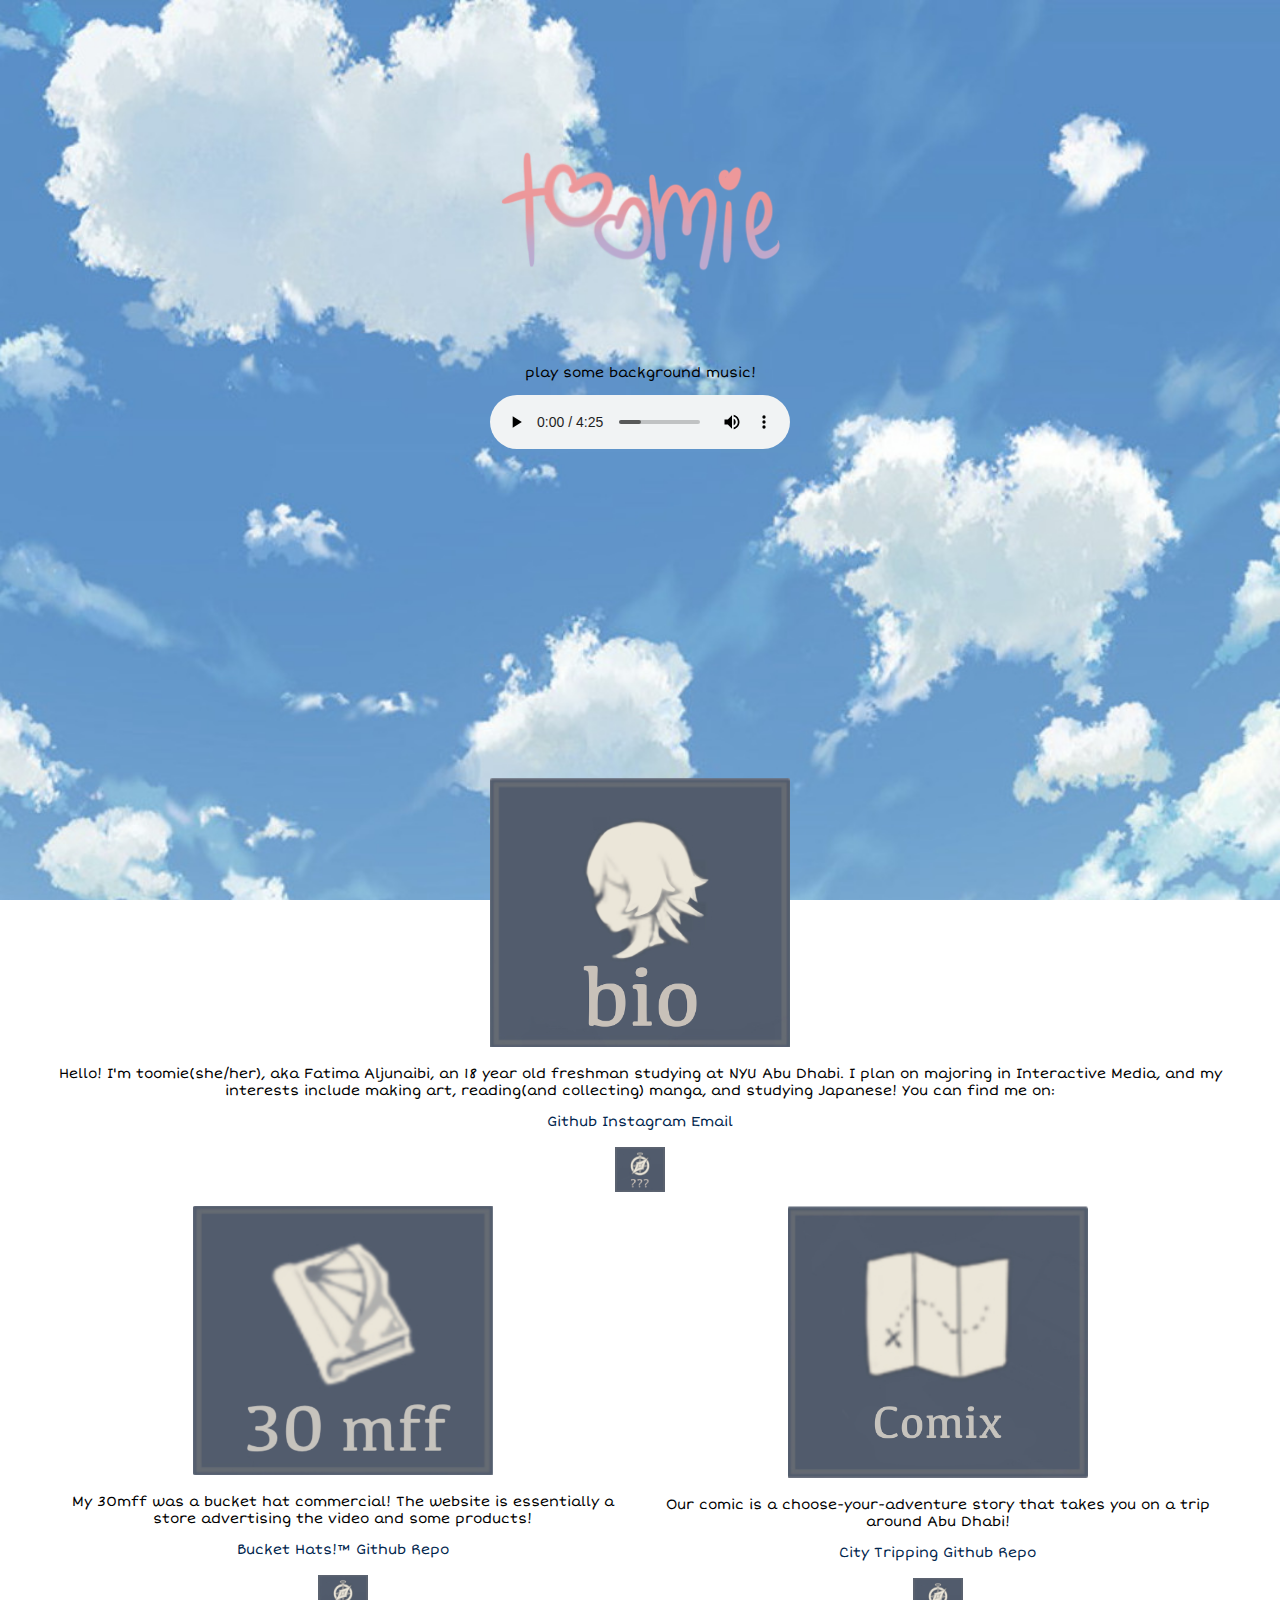
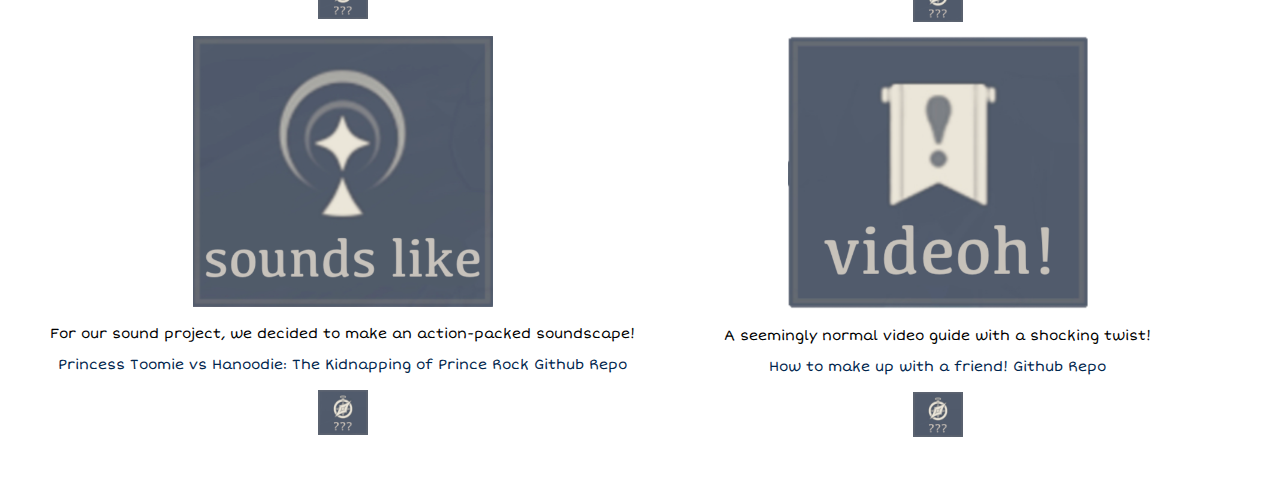
==== commit a017dff9: "added responsive css" ====
--- a/index.html
+++ b/index.html
@@ -11,7 +11,7 @@
     <script type="text/javascript" src="app.js" defer></script>
   </head>
   <body>
-    
+
       <div class="header">
  <img src="images/favicon.png" alt="">
  </div>
@@ -25,7 +25,6 @@
         <source src="music/bgm.ogg" type="audio/ogg">
         u cant listen to my rlly cool bg music :( pls get your audio fixed xoxo
     </audio>
-
 </div>
 
         <div class="bio" id = "bio">
--- a/style.css
+++ b/style.css
@@ -57,15 +57,13 @@
   text-align: center;
   grid-gap: 10px;
   grid-template-columns: center;
-  grid-template-rows: 1fr;
+  grid-template-rows: 1fr 1fr;
   grid-template-areas:
-  /* "header" */
-  "intro"
-  "bio"
-  "hats"
-  "comix"
-  "sound"
-  "videoh";
+  "intro intro"
+  "bio bio"
+  "hats comix"
+  "sound videoh";
+  /* "videoh"; */
 }
 
 .sound{
@@ -106,7 +104,6 @@
 }
 
 .intro {
-z-index: 2;
 grid-area: intro;
 }
 
@@ -116,10 +113,17 @@
 
 
 
-@media (max-width: 768px) {
-  html {
-    font-size: 16px;
-  }
+  @media (max-width: 768px) {
+    html {
+      font-size: 16px;
+    }
+    .wrapper {
+      position: relative;
+      display: block;
+      grid-gap: 5px;
+      grid-template-columns: 1fr;
+      grid-template-rows: auto;
+    }
 
 
 }
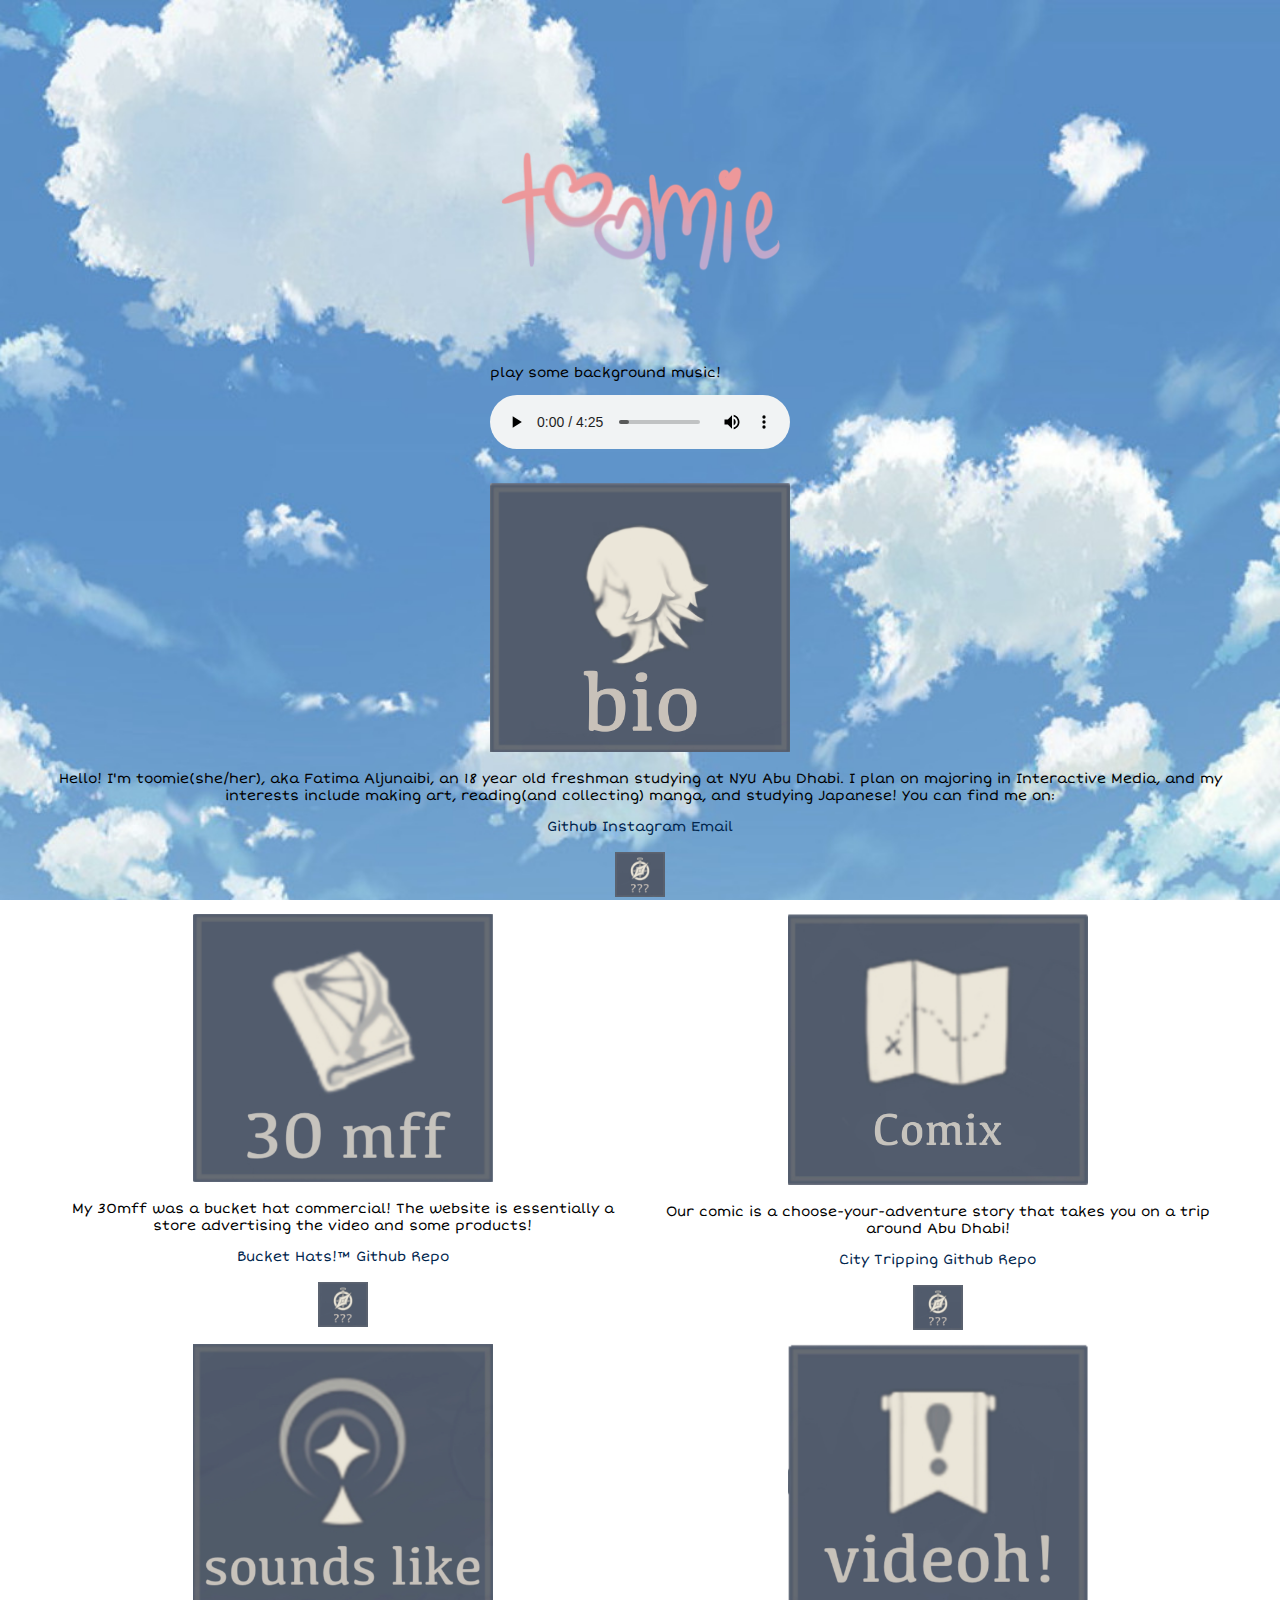
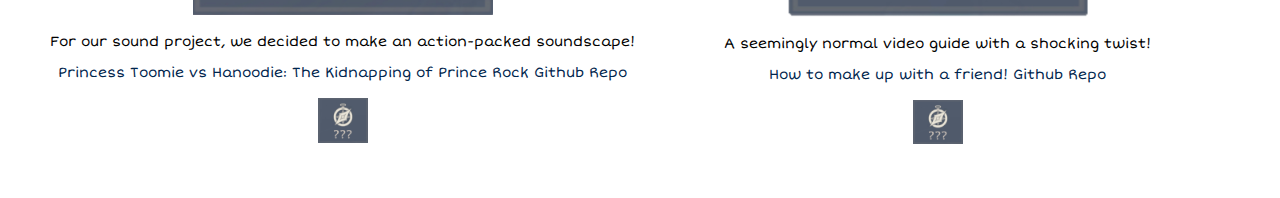
==== commit 258ddb00: "cleaned up the code" ====
--- a/index.html
+++ b/index.html
@@ -16,16 +16,16 @@
  <img src="images/favicon.png" alt="">
  </div>
 
+ <div class="intro" id = "intro">
+   <p>play some background music!</p>
+   <audio id='intro' controls loop>
+     <source src="music/bgm.mp3" type="audio/mpeg">
+       <source src="music/bgm.ogg" type="audio/ogg">
+       u cant listen to my rlly cool bg music :( pls get your audio fixed xoxo
+   </audio>
+   <br> <br>
+</div>
   <div class="wrapper">
-
-  <div class="intro" id = "intro">
-    <p>play some background music!</p>
-    <audio id='intro' controls loop>
-      <source src="music/bgm.mp3" type="audio/mpeg">
-        <source src="music/bgm.ogg" type="audio/ogg">
-        u cant listen to my rlly cool bg music :( pls get your audio fixed xoxo
-    </audio>
-</div>
 
         <div class="bio" id = "bio">
           <img src="images/bio.png" width = "300 px">
--- a/style.css
+++ b/style.css
@@ -14,7 +14,6 @@
   text-decoration-color: black;
   text-align: justify;
   background-image:url(images/bg1.jpeg);
-  /* background-repeat: no-repeat; */
   background-attachment: fixed;
   background-size: 100%;
 }
@@ -27,43 +26,46 @@
 color: #b8daff;
 }
 
+.header {
+  margin-left: 100px;
+  margin-right: 100px;
+  display:grid;
+  align-content: center;
+  justify-content: center;
+}
+
+.intro {
+  margin-left: 100px;
+  margin-right: 100px;
+  display:grid;
+  align-content: center;
+  justify-content: center;
+}
+
+.wrapper {
+  display: grid;
+  margin-top: 0px;
+  align-content: center;
+  text-align: center;
+  grid-gap: 10px;
+  grid-template-columns: center;
+  grid-template-rows: 1fr 1fr;
+  grid-template-areas:
+  "bio bio"
+  "hats comix"
+  "sound videoh";
+}
 
 .bio{
   grid-area: bio;
-  transition: height 2s;
 }
 
 .hats{
   grid-area: hats;
 }
 
-
-.header {
-  /* display: flex;
-  margin-top: 0px; */
-  margin-left: 100px;
-  margin-right: 100px;
-  /* align-items: stretch; */
-  display:grid;
-  align-content: center;
-  justify-content: center;
-}
-
-
-.wrapper {
-  display: grid;
-  /* background-color: #5c90c9; */
-  align-content: center;
-  text-align: center;
-  grid-gap: 10px;
-  grid-template-columns: center;
-  grid-template-rows: 1fr 1fr;
-  grid-template-areas:
-  "intro intro"
-  "bio bio"
-  "hats comix"
-  "sound videoh";
-  /* "videoh"; */
+.comix{
+  grid-area: comix;
 }
 
 .sound{
@@ -72,43 +74,6 @@
 
 .videoh{
 grid-area: videoh;
-}
-
-/* .header {
-  position: absolute;
-  display: grid;
-  align-content: center;
-  /*align-content: center; */
-  /* grid-area: header;
-  background-color: none;
-} */
-
-
-.container {
-  position: relative;
-  text-align: center;
-  justify-content: center;
-}
-
-.image1 {
-display: none;
-margin: auto;
-}
-
-.bottom {
-  display: grid;
-  grid-template-columns: auto auto auto;
-  position: relative;
-  margin: auto;
-  margin-top: 5px;
-}
-
-.intro {
-grid-area: intro;
-}
-
-.button{
-color: none;
 }
 
 
